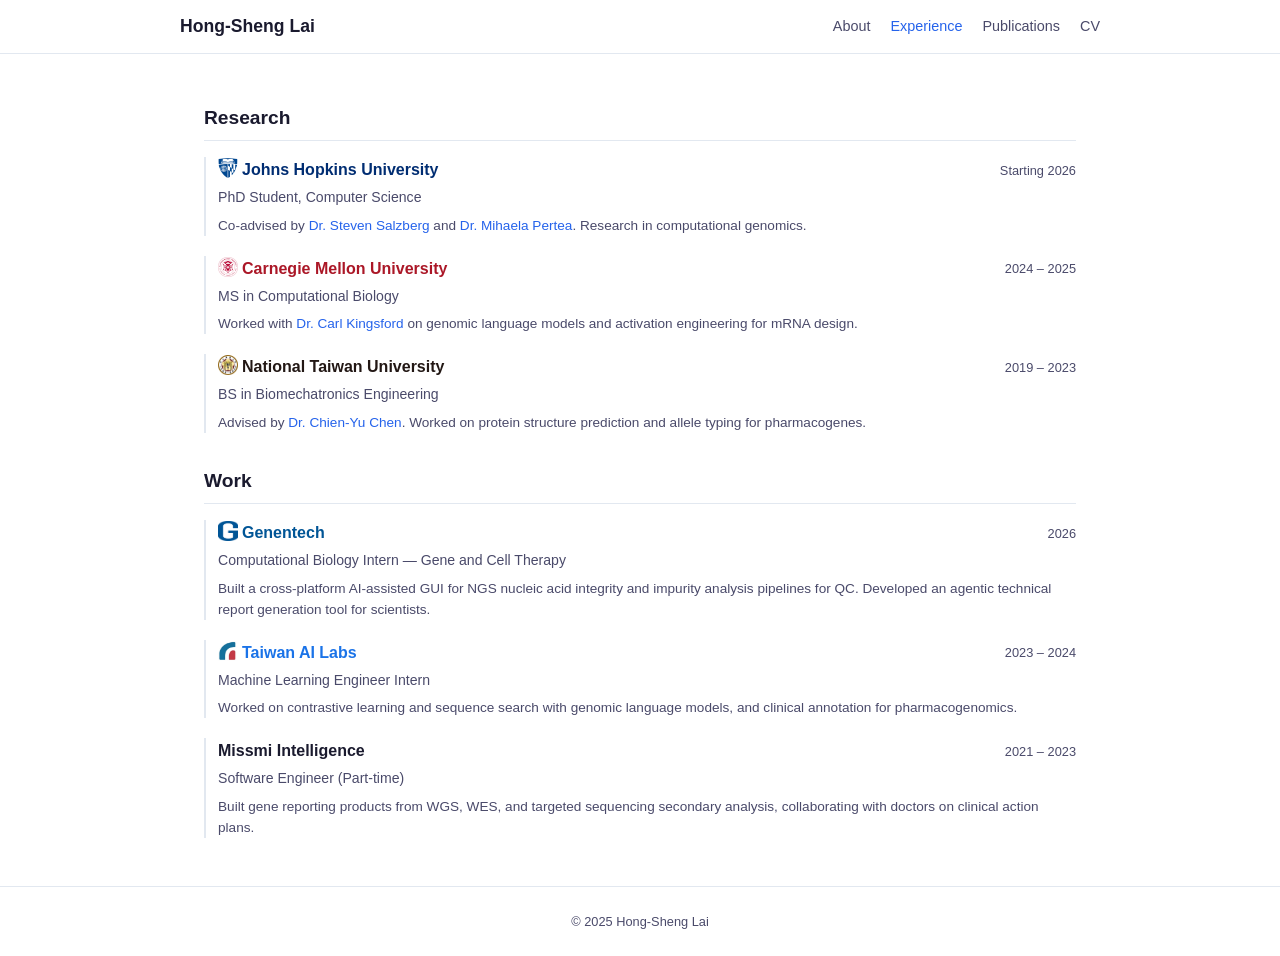
==== experience.html @ 5822240b "Redesign site: top nav, experience page, institution logos, larger icons - Switch from sidebar to to" ====
<!doctype html>
<html lang="en">
  <head>
    <meta charset="UTF-8" />
    <meta name="viewport" content="width=device-width, initial-scale=1.0" />
    <title>Experience - Hong-Sheng Lai</title>
    <meta name="description" content="Research and work experience of Hong-Sheng Lai." />
    <link rel="stylesheet" href="style.css" />
  </head>
  <body>
    <nav>
      <div class="nav-container">
        <a href="index.html" class="nav-name">Hong-Sheng Lai</a>
        <div class="nav-links">
          <a href="index.html">About</a>
          <a href="experience.html" class="active">Experience</a>
          <a href="publications.html">Publications</a>
          <a href="Resume_hongsheng.pdf" target="_blank">CV</a>
        </div>
      </div>
    </nav>

    <main>
      <h2 class="section-heading">Research</h2>
      <ul class="experience-list">
        <li>
          <div class="exp-header">
            <a href="https://www.jhu.edu/" class="inst-link jhu" target="_blank"><img src="assets/logos/jhu.png" alt="" class="inst-icon" />Johns Hopkins University</a>
            <span class="exp-date">Starting 2026</span>
          </div>
          <span class="exp-role">PhD Student, Computer Science</span>
          <p class="exp-desc">Co-advised by <a href="https://salzberg-lab.org/">Dr. Steven Salzberg</a> and <a href="https://ccb.jhu.edu/people/mpertea/">Dr. Mihaela Pertea</a>. Research in computational genomics.</p>
        </li>
        <li>
          <div class="exp-header">
            <a href="https://www.cmu.edu/" class="inst-link cmu" target="_blank"><img src="assets/logos/cmu.png" alt="" class="inst-icon" />Carnegie Mellon University</a>
            <span class="exp-date">2024 &ndash; 2025</span>
          </div>
          <span class="exp-role">MS in Computational Biology</span>
          <p class="exp-desc">Worked with <a href="https://kingsfordlab.cbd.cmu.edu/index.html">Dr. Carl Kingsford</a> on genomic language models and activation engineering for mRNA design.</p>
        </li>
        <li>
          <div class="exp-header">
            <a href="https://www.ntu.edu.tw/" class="inst-link ntu" target="_blank"><img src="assets/logos/ntu.png" alt="" class="inst-icon" />National Taiwan University</a>
            <span class="exp-date">2019 &ndash; 2023</span>
          </div>
          <span class="exp-role">BS in Biomechatronics Engineering</span>
          <p class="exp-desc">Advised by <a href="https://c4lab.github.io/">Dr. Chien-Yu Chen</a>. Worked on protein structure prediction and allele typing for pharmacogenes.</p>
        </li>
      </ul>

      <h2 class="section-heading">Work</h2>
      <ul class="experience-list">
        <li>
          <div class="exp-header">
            <a href="https://www.gene.com/" class="inst-link genentech" target="_blank"><img src="assets/logos/genentech.png" alt="" class="inst-icon" />Genentech</a>
            <span class="exp-date">2026</span>
          </div>
          <span class="exp-role">Computational Biology Intern &mdash; Gene and Cell Therapy</span>
          <p class="exp-desc">Built a cross-platform AI-assisted GUI for NGS nucleic acid integrity and impurity analysis pipelines for QC. Developed an agentic technical report generation tool for scientists.</p>
        </li>
        <li>
          <div class="exp-header">
            <a href="https://ailabs.tw/" class="inst-link tailabs" target="_blank"><img src="assets/logos/tailabs.jpg" alt="" class="inst-icon" />Taiwan AI Labs</a>
            <span class="exp-date">2023 &ndash; 2024</span>
          </div>
          <span class="exp-role">Machine Learning Engineer Intern</span>
          <p class="exp-desc">Worked on contrastive learning and sequence search with genomic language models, and clinical annotation for pharmacogenomics.</p>
        </li>
        <li>
          <div class="exp-header">
            <span class="inst-link">Missmi Intelligence</span>
            <span class="exp-date">2021 &ndash; 2023</span>
          </div>
          <span class="exp-role">Software Engineer (Part-time)</span>
          <p class="exp-desc">Built gene reporting products from WGS, WES, and targeted sequencing secondary analysis, collaborating with doctors on clinical action plans.</p>
        </li>
      </ul>
    </main>

    <footer>
      <p>&copy; 2025 Hong-Sheng Lai</p>
    </footer>
  </body>
</html>
---- style.css ----
:root {
  --bg: #ffffff;
  --text: #1a1a2e;
  --text-secondary: #4a4a6a;
  --accent: #2563eb;
  --accent-hover: #1d4ed8;
  --card-bg: #f8f9fa;
  --border: #e2e8f0;
  --shadow: 0 1px 3px rgba(0, 0, 0, 0.08);
}

*,
*::before,
*::after {
  box-sizing: border-box;
  margin: 0;
  padding: 0;
}

body {
  font-family: -apple-system, BlinkMacSystemFont, "Segoe UI", Roboto,
    "Helvetica Neue", Arial, sans-serif;
  font-size: 16px;
  line-height: 1.65;
  color: var(--text);
  background-color: var(--bg);
  min-height: 100vh;
  display: flex;
  flex-direction: column;
}

a {
  color: var(--accent);
  text-decoration: none;
  transition: color 0.2s;
}

a:hover {
  color: var(--accent-hover);
  text-decoration: underline;
}

/* Top navigation bar */
nav {
  position: sticky;
  top: 0;
  z-index: 100;
  background: rgba(255, 255, 255, 0.95);
  backdrop-filter: blur(8px);
  border-bottom: 1px solid var(--border);
  padding: 0.75rem 1.5rem;
}

.nav-container {
  max-width: 920px;
  margin: 0 auto;
  display: flex;
  align-items: center;
  justify-content: space-between;
}

.nav-name {
  font-weight: 600;
  font-size: 1.1rem;
  color: var(--text);
  text-decoration: none;
}

.nav-name:hover {
  color: var(--accent);
  text-decoration: none;
}

.nav-links {
  display: flex;
  align-items: center;
  gap: 1.25rem;
}

.nav-links a {
  color: var(--text-secondary);
  font-size: 0.9rem;
  font-weight: 500;
  transition: color 0.2s;
}

.nav-links a:hover,
.nav-links a.active {
  color: var(--accent);
  text-decoration: none;
}

/* Main content */
main {
  max-width: 920px;
  margin: 0 auto;
  padding: 3rem 1.5rem;
  width: 100%;
  flex: 1;
}

/* About page layout */
.about-header {
  display: flex;
  gap: 3rem;
  align-items: flex-start;
}

.about-photo {
  flex-shrink: 0;
  display: flex;
  flex-direction: column;
  align-items: center;
}

.about-photo img {
  width: 200px;
  height: auto;
  border-radius: 8px;
  box-shadow: var(--shadow);
}

.about-photo .subtitle {
  color: var(--text-secondary);
  font-size: 0.82rem;
  text-align: center;
  margin-top: 0.75rem;
  line-height: 1.45;
}

.about-text {
  flex: 1;
}

.about-text h1 {
  font-size: 2rem;
  margin-bottom: 1rem;
  font-weight: 700;
}

.bio {
  margin-bottom: 1rem;
  font-size: 0.95rem;
}

.social-links {
  display: flex;
  gap: 1rem;
  margin-top: 0.75rem;
  justify-content: center;
}

.social-links a {
  color: var(--text-secondary);
  transition: color 0.2s;
}

.social-links a:hover {
  color: var(--accent);
}

.social-links svg {
  width: 24px;
  height: 24px;
  fill: currentColor;
}

/* Institution links with logos */
.inst-link {
  text-decoration: none;
  font-weight: 500;
  display: inline;
  white-space: nowrap;
}

.inst-link:hover {
  text-decoration: underline;
}

.inst-icon {
  width: 20px;
  height: 20px;
  vertical-align: text-bottom;
  margin-right: 4px;
}

.inst-link.jhu { color: #002D72; }
.inst-link.jhu:hover { color: #001a45; }
.inst-link.cmu { color: #AB1727; }
.inst-link.cmu:hover { color: #8a1220; }
.inst-link.ntu { color: #221714; }
.inst-link.ntu:hover { color: #000000; }
.inst-link.genentech { color: #005596; }
.inst-link.genentech:hover { color: #003d6b; }
.inst-link.tailabs { color: #1A73E8; }
.inst-link.tailabs:hover { color: #1260c4; }

/* Experience page */
.section-heading {
  font-size: 1.2rem;
  font-weight: 700;
  margin-top: 2rem;
  margin-bottom: 1rem;
  padding-bottom: 0.4rem;
  border-bottom: 1px solid var(--border);
}

.section-heading:first-child {
  margin-top: 0;
}

.experience-list {
  list-style: none;
  padding: 0;
  display: flex;
  flex-direction: column;
  gap: 1.25rem;
}

.experience-list li {
  padding-left: 0.75rem;
  border-left: 2px solid var(--border);
}

.exp-header {
  display: flex;
  align-items: center;
  justify-content: space-between;
  gap: 0.5rem;
}

.experience-list .inst-link {
  font-weight: 600;
}

.exp-date {
  font-size: 0.8rem;
  color: var(--text-secondary);
  white-space: nowrap;
}

.exp-role {
  display: block;
  font-size: 0.88rem;
  color: var(--text-secondary);
  margin-top: 0.15rem;
}

.exp-desc {
  font-size: 0.85rem;
  color: var(--text-secondary);
  margin-top: 0.35rem;
  line-height: 1.55;
}

/* Publications page */
h1.page-title {
  font-size: 1.5rem;
  margin-bottom: 1.5rem;
  font-weight: 700;
}

.pub-list {
  list-style: none;
  display: flex;
  flex-direction: column;
  gap: 1.5rem;
}

.pub-item {
  position: relative;
  padding: 1.25rem;
  border: 1px solid var(--border);
  border-radius: 8px;
  background: var(--card-bg);
}

.pub-badge {
  display: inline-block;
  font-size: 0.7rem;
  font-weight: 600;
  text-transform: uppercase;
  letter-spacing: 0.03em;
  padding: 0.2rem 0.5rem;
  border-radius: 4px;
  margin-bottom: 0.5rem;
}

.pub-badge.conference {
  background-color: #dbeafe;
  color: #1e40af;
}

.pub-badge.preprint {
  background-color: #fef3c7;
  color: #92400e;
}

.pub-title {
  display: block;
  font-weight: 600;
  font-size: 1rem;
  margin-bottom: 0.4rem;
  color: var(--text);
}

.pub-authors {
  display: block;
  font-size: 0.88rem;
  color: var(--text-secondary);
  margin-bottom: 0.3rem;
}

.authors-ellipsis {
  cursor: pointer;
  color: var(--accent);
  font-size: 0.85rem;
  margin-left: 0.1rem;
}

.authors-ellipsis:hover {
  text-decoration: underline;
}

.authors-collapse {
  cursor: pointer;
  color: var(--accent);
  font-size: 0.8rem;
  margin-left: 0.15rem;
}

.authors-collapse:hover {
  text-decoration: underline;
}

.authors-hidden {
  display: none;
}

.authors-hidden.show {
  display: inline;
}

.pub-authors.expanded .authors-ellipsis {
  display: none;
}

.pub-venue {
  display: block;
  font-size: 0.85rem;
  color: var(--text-secondary);
}

.pub-venue a {
  margin-left: 0.5rem;
  font-size: 0.8rem;
  padding: 0.2rem 0.5rem;
  border: 1px solid var(--border);
  border-radius: 4px;
  color: var(--accent);
  transition:
    background-color 0.2s,
    border-color 0.2s;
}

.pub-venue a:hover {
  background-color: var(--accent);
  color: #fff;
  border-color: var(--accent);
  text-decoration: none;
}

/* Footer */
footer {
  text-align: center;
  padding: 1.5rem;
  font-size: 0.8rem;
  color: var(--text-secondary);
  border-top: 1px solid var(--border);
}

/* Responsive */
@media (max-width: 768px) {
  .about-header {
    flex-direction: column-reverse;
    gap: 1.5rem;
    align-items: center;
    text-align: center;
  }

  .about-photo img {
    width: 160px;
  }

  .social-links {
    width: 100%;
    justify-content: center;
  }

  main {
    padding: 2rem 1rem;
  }

  .nav-links {
    gap: 0.75rem;
  }

  .nav-links a {
    font-size: 0.85rem;
  }
}
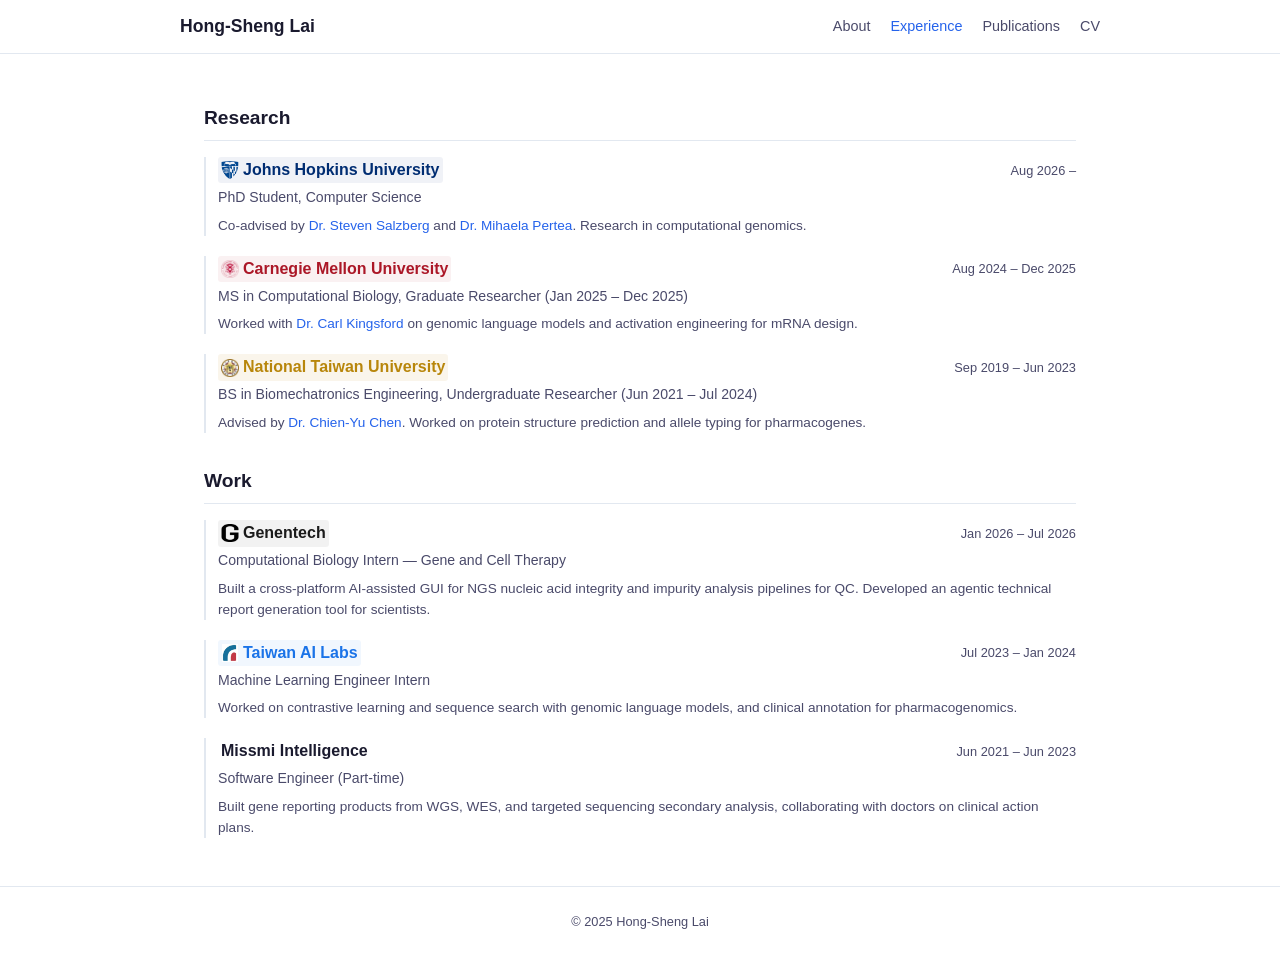
==== commit 23cdbca8: "Color-matched institution brackets, add month dates to experience - Institution links get tinted tra" ====
--- a/experience.html
+++ b/experience.html
@@ -26,7 +26,7 @@
         <li>
           <div class="exp-header">
             <a href="https://www.jhu.edu/" class="inst-link jhu" target="_blank"><img src="assets/logos/jhu.png" alt="" class="inst-icon" />Johns Hopkins University</a>
-            <span class="exp-date">Starting 2026</span>
+            <span class="exp-date">Aug 2026 &ndash;</span>
           </div>
           <span class="exp-role">PhD Student, Computer Science</span>
           <p class="exp-desc">Co-advised by <a href="https://salzberg-lab.org/">Dr. Steven Salzberg</a> and <a href="https://ccb.jhu.edu/people/mpertea/">Dr. Mihaela Pertea</a>. Research in computational genomics.</p>
@@ -34,17 +34,17 @@
         <li>
           <div class="exp-header">
             <a href="https://www.cmu.edu/" class="inst-link cmu" target="_blank"><img src="assets/logos/cmu.png" alt="" class="inst-icon" />Carnegie Mellon University</a>
-            <span class="exp-date">2024 &ndash; 2025</span>
+            <span class="exp-date">Aug 2024 &ndash; Dec 2025</span>
           </div>
-          <span class="exp-role">MS in Computational Biology</span>
+          <span class="exp-role">MS in Computational Biology, Graduate Researcher (Jan 2025 &ndash; Dec 2025)</span>
           <p class="exp-desc">Worked with <a href="https://kingsfordlab.cbd.cmu.edu/index.html">Dr. Carl Kingsford</a> on genomic language models and activation engineering for mRNA design.</p>
         </li>
         <li>
           <div class="exp-header">
             <a href="https://www.ntu.edu.tw/" class="inst-link ntu" target="_blank"><img src="assets/logos/ntu.png" alt="" class="inst-icon" />National Taiwan University</a>
-            <span class="exp-date">2019 &ndash; 2023</span>
+            <span class="exp-date">Sep 2019 &ndash; Jun 2023</span>
           </div>
-          <span class="exp-role">BS in Biomechatronics Engineering</span>
+          <span class="exp-role">BS in Biomechatronics Engineering, Undergraduate Researcher (Jun 2021 &ndash; Jul 2024)</span>
           <p class="exp-desc">Advised by <a href="https://c4lab.github.io/">Dr. Chien-Yu Chen</a>. Worked on protein structure prediction and allele typing for pharmacogenes.</p>
         </li>
       </ul>
@@ -54,7 +54,7 @@
         <li>
           <div class="exp-header">
             <a href="https://www.gene.com/" class="inst-link genentech" target="_blank"><img src="assets/logos/genentech.png" alt="" class="inst-icon" />Genentech</a>
-            <span class="exp-date">2026</span>
+            <span class="exp-date">Jan 2026 &ndash; Jul 2026</span>
           </div>
           <span class="exp-role">Computational Biology Intern &mdash; Gene and Cell Therapy</span>
           <p class="exp-desc">Built a cross-platform AI-assisted GUI for NGS nucleic acid integrity and impurity analysis pipelines for QC. Developed an agentic technical report generation tool for scientists.</p>
@@ -62,7 +62,7 @@
         <li>
           <div class="exp-header">
             <a href="https://ailabs.tw/" class="inst-link tailabs" target="_blank"><img src="assets/logos/tailabs.jpg" alt="" class="inst-icon" />Taiwan AI Labs</a>
-            <span class="exp-date">2023 &ndash; 2024</span>
+            <span class="exp-date">Jul 2023 &ndash; Jan 2024</span>
           </div>
           <span class="exp-role">Machine Learning Engineer Intern</span>
           <p class="exp-desc">Worked on contrastive learning and sequence search with genomic language models, and clinical annotation for pharmacogenomics.</p>
@@ -70,7 +70,7 @@
         <li>
           <div class="exp-header">
             <span class="inst-link">Missmi Intelligence</span>
-            <span class="exp-date">2021 &ndash; 2023</span>
+            <span class="exp-date">Jun 2021 &ndash; Jun 2023</span>
           </div>
           <span class="exp-role">Software Engineer (Part-time)</span>
           <p class="exp-desc">Built gene reporting products from WGS, WES, and targeted sequencing secondary analysis, collaborating with doctors on clinical action plans.</p>
--- a/style.css
+++ b/style.css
@@ -169,31 +169,36 @@
 .inst-link {
   text-decoration: none;
   font-weight: 500;
-  display: inline;
+  display: inline-flex;
+  align-items: baseline;
   white-space: nowrap;
+  padding: 0px 3px;
+  border-radius: 3px;
 }
 
 .inst-link:hover {
   text-decoration: underline;
 }
 
+.inst-link.jhu { color: #002D72; background-color: rgba(0, 45, 114, 0.06); }
+.inst-link.jhu:hover { color: #001a45; background-color: rgba(0, 45, 114, 0.1); }
+.inst-link.cmu { color: #AB1727; background-color: rgba(171, 23, 39, 0.06); }
+.inst-link.cmu:hover { color: #8a1220; background-color: rgba(171, 23, 39, 0.1); }
+.inst-link.ntu { color: #B8860B; background-color: rgba(184, 134, 11, 0.08); }
+.inst-link.ntu:hover { color: #8B6508; background-color: rgba(184, 134, 11, 0.12); }
+.inst-link.genentech { color: #1a1a1a; background-color: rgba(0, 0, 0, 0.05); }
+.inst-link.genentech:hover { color: #000000; background-color: rgba(0, 0, 0, 0.08); }
+.inst-link.tailabs { color: #1A73E8; background-color: rgba(26, 115, 232, 0.06); }
+.inst-link.tailabs:hover { color: #1260c4; background-color: rgba(26, 115, 232, 0.1); }
+
 .inst-icon {
-  width: 20px;
-  height: 20px;
-  vertical-align: text-bottom;
+  width: 18px;
+  height: 18px;
+  align-self: center;
   margin-right: 4px;
-}
-
-.inst-link.jhu { color: #002D72; }
-.inst-link.jhu:hover { color: #001a45; }
-.inst-link.cmu { color: #AB1727; }
-.inst-link.cmu:hover { color: #8a1220; }
-.inst-link.ntu { color: #221714; }
-.inst-link.ntu:hover { color: #000000; }
-.inst-link.genentech { color: #005596; }
-.inst-link.genentech:hover { color: #003d6b; }
-.inst-link.tailabs { color: #1A73E8; }
-.inst-link.tailabs:hover { color: #1260c4; }
+  object-fit: contain;
+}
+
 
 /* Experience page */
 .section-heading {
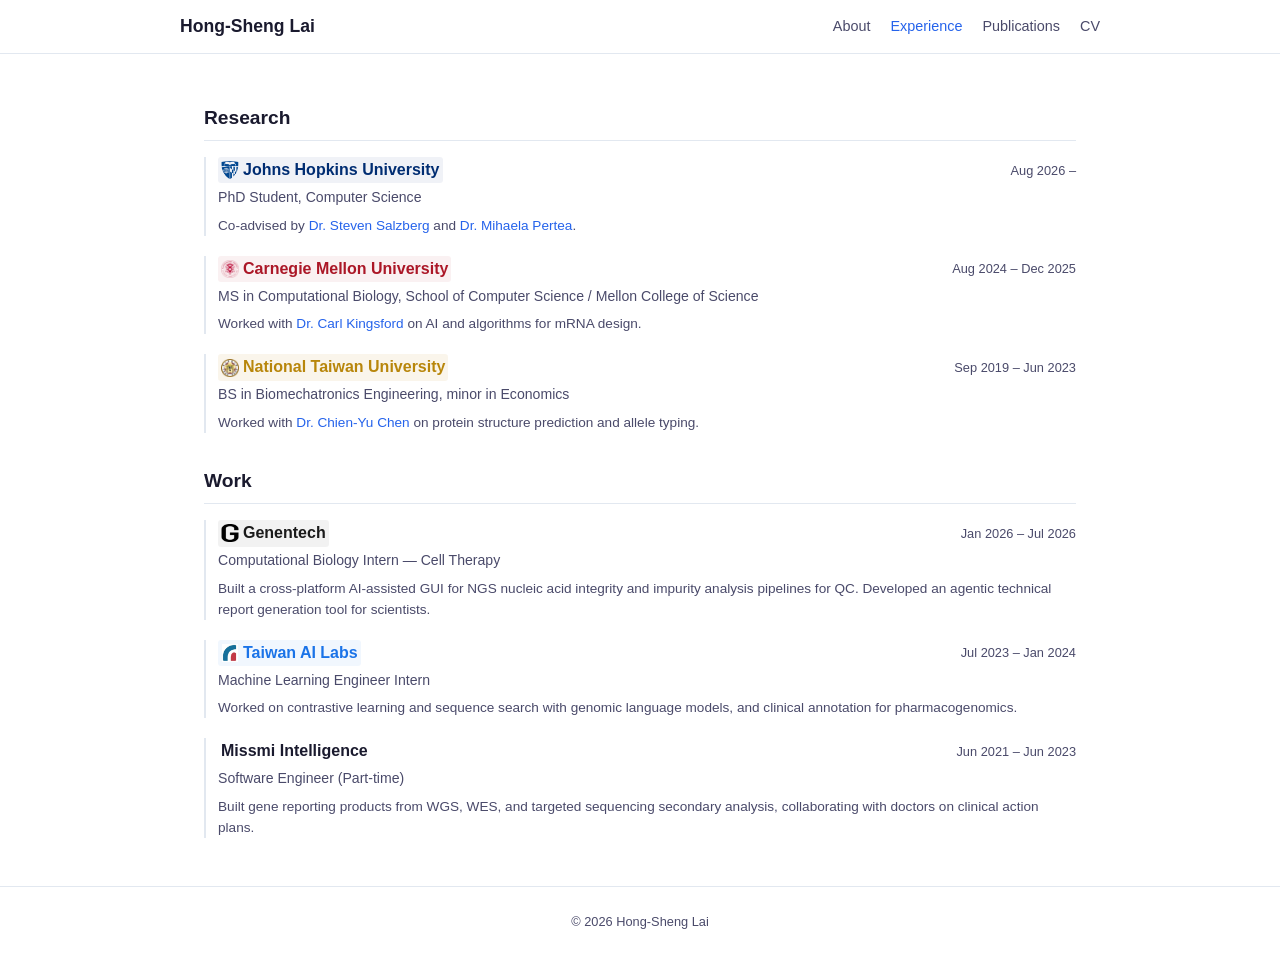
==== commit 281834e7: "Minor update: footer, experience" ====
--- a/experience.html
+++ b/experience.html
@@ -29,23 +29,23 @@
             <span class="exp-date">Aug 2026 &ndash;</span>
           </div>
           <span class="exp-role">PhD Student, Computer Science</span>
-          <p class="exp-desc">Co-advised by <a href="https://salzberg-lab.org/">Dr. Steven Salzberg</a> and <a href="https://ccb.jhu.edu/people/mpertea/">Dr. Mihaela Pertea</a>. Research in computational genomics.</p>
+          <p class="exp-desc">Co-advised by <a href="https://salzberg-lab.org/">Dr. Steven Salzberg</a> and <a href="https://ccb.jhu.edu/people/mpertea/">Dr. Mihaela Pertea</a>.</p>
         </li>
         <li>
           <div class="exp-header">
             <a href="https://www.cmu.edu/" class="inst-link cmu" target="_blank"><img src="assets/logos/cmu.png" alt="" class="inst-icon" />Carnegie Mellon University</a>
             <span class="exp-date">Aug 2024 &ndash; Dec 2025</span>
           </div>
-          <span class="exp-role">MS in Computational Biology, Graduate Researcher (Jan 2025 &ndash; Dec 2025)</span>
-          <p class="exp-desc">Worked with <a href="https://kingsfordlab.cbd.cmu.edu/index.html">Dr. Carl Kingsford</a> on genomic language models and activation engineering for mRNA design.</p>
+          <span class="exp-role">MS in Computational Biology, School of Computer Science / Mellon College of Science</span>
+          <p class="exp-desc">Worked with <a href="https://kingsfordlab.cbd.cmu.edu/index.html">Dr. Carl Kingsford</a> on AI and algorithms for mRNA design.</p>
         </li>
         <li>
           <div class="exp-header">
             <a href="https://www.ntu.edu.tw/" class="inst-link ntu" target="_blank"><img src="assets/logos/ntu.png" alt="" class="inst-icon" />National Taiwan University</a>
             <span class="exp-date">Sep 2019 &ndash; Jun 2023</span>
           </div>
-          <span class="exp-role">BS in Biomechatronics Engineering, Undergraduate Researcher (Jun 2021 &ndash; Jul 2024)</span>
-          <p class="exp-desc">Advised by <a href="https://c4lab.github.io/">Dr. Chien-Yu Chen</a>. Worked on protein structure prediction and allele typing for pharmacogenes.</p>
+          <span class="exp-role">BS in Biomechatronics Engineering, minor in Economics</span>
+          <p class="exp-desc">Worked with <a href="https://c4lab.github.io/">Dr. Chien-Yu Chen</a> on protein structure prediction and allele typing.</p>
         </li>
       </ul>
 
@@ -56,7 +56,7 @@
             <a href="https://www.gene.com/" class="inst-link genentech" target="_blank"><img src="assets/logos/genentech.png" alt="" class="inst-icon" />Genentech</a>
             <span class="exp-date">Jan 2026 &ndash; Jul 2026</span>
           </div>
-          <span class="exp-role">Computational Biology Intern &mdash; Gene and Cell Therapy</span>
+          <span class="exp-role">Computational Biology Intern &mdash; Cell Therapy</span>
           <p class="exp-desc">Built a cross-platform AI-assisted GUI for NGS nucleic acid integrity and impurity analysis pipelines for QC. Developed an agentic technical report generation tool for scientists.</p>
         </li>
         <li>
@@ -79,7 +79,7 @@
     </main>
 
     <footer>
-      <p>&copy; 2025 Hong-Sheng Lai</p>
+      <p>&copy; 2026 Hong-Sheng Lai</p>
     </footer>
   </body>
 </html>
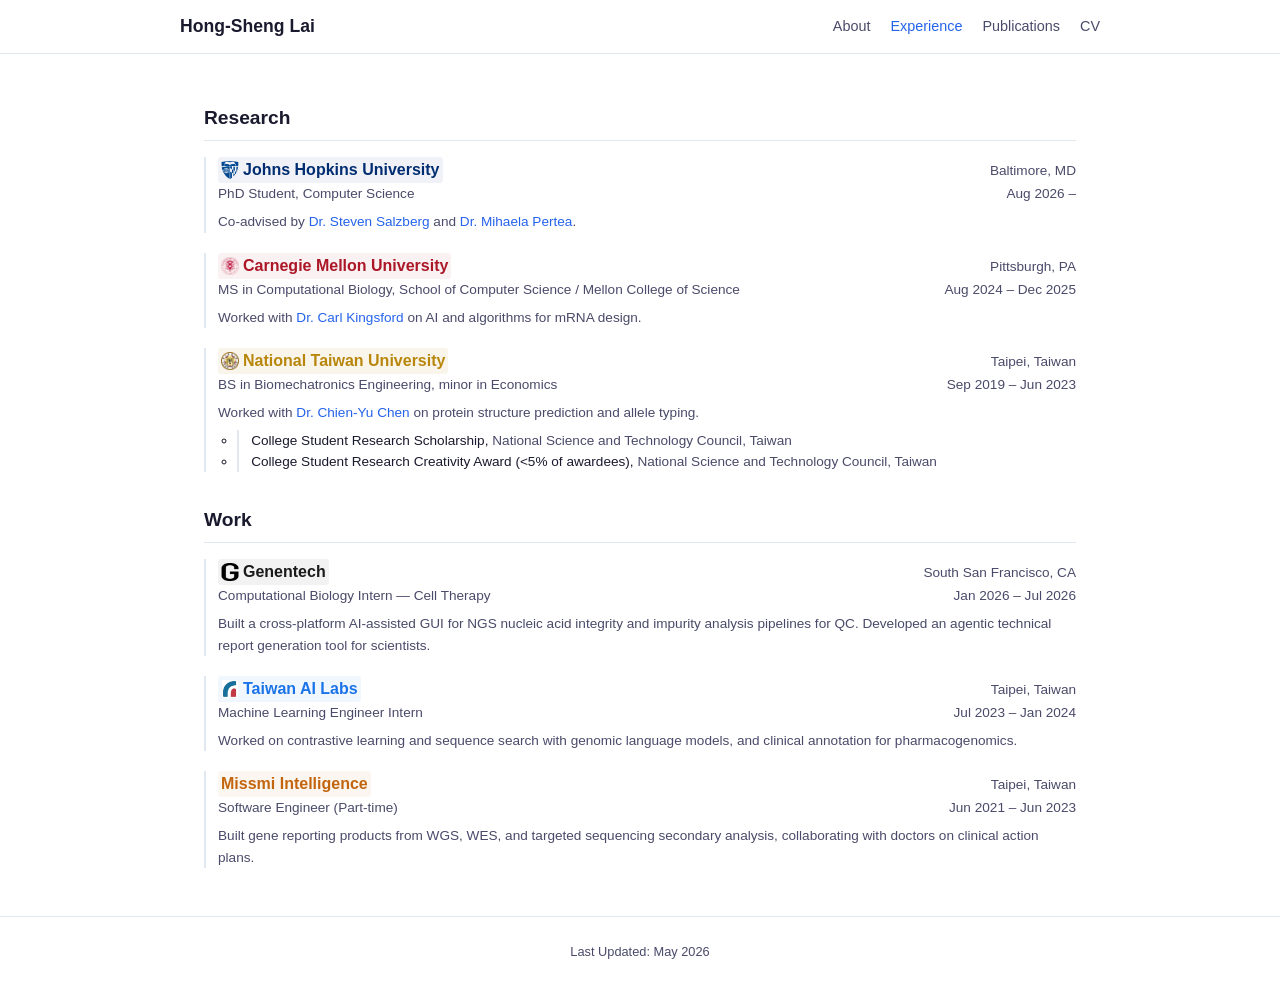
==== commit 4ef8d4e0: "Add Missmi styling, NTU awards, locations, and update footer - Style Missmi Intelligence with orange" ====
--- a/experience.html
+++ b/experience.html
@@ -24,62 +24,84 @@
       <h2 class="section-heading">Research</h2>
       <ul class="experience-list">
         <li>
-          <div class="exp-header">
+          <div class="exp-row">
             <a href="https://www.jhu.edu/" class="inst-link jhu" target="_blank"><img src="assets/logos/jhu.png" alt="" class="inst-icon" />Johns Hopkins University</a>
+            <span class="exp-location">Baltimore, MD</span>
+          </div>
+          <div class="exp-row">
+            <span class="exp-role">PhD Student, Computer Science</span>
             <span class="exp-date">Aug 2026 &ndash;</span>
           </div>
-          <span class="exp-role">PhD Student, Computer Science</span>
           <p class="exp-desc">Co-advised by <a href="https://salzberg-lab.org/">Dr. Steven Salzberg</a> and <a href="https://ccb.jhu.edu/people/mpertea/">Dr. Mihaela Pertea</a>.</p>
         </li>
         <li>
-          <div class="exp-header">
+          <div class="exp-row">
             <a href="https://www.cmu.edu/" class="inst-link cmu" target="_blank"><img src="assets/logos/cmu.png" alt="" class="inst-icon" />Carnegie Mellon University</a>
+            <span class="exp-location">Pittsburgh, PA</span>
+          </div>
+          <div class="exp-row">
+            <span class="exp-role">MS in Computational Biology, School of Computer Science / Mellon College of Science</span>
             <span class="exp-date">Aug 2024 &ndash; Dec 2025</span>
           </div>
-          <span class="exp-role">MS in Computational Biology, School of Computer Science / Mellon College of Science</span>
           <p class="exp-desc">Worked with <a href="https://kingsfordlab.cbd.cmu.edu/index.html">Dr. Carl Kingsford</a> on AI and algorithms for mRNA design.</p>
         </li>
         <li>
-          <div class="exp-header">
+          <div class="exp-row">
             <a href="https://www.ntu.edu.tw/" class="inst-link ntu" target="_blank"><img src="assets/logos/ntu.png" alt="" class="inst-icon" />National Taiwan University</a>
+            <span class="exp-location">Taipei, Taiwan</span>
+          </div>
+          <div class="exp-row">
+            <span class="exp-role">BS in Biomechatronics Engineering, minor in Economics</span>
             <span class="exp-date">Sep 2019 &ndash; Jun 2023</span>
           </div>
-          <span class="exp-role">BS in Biomechatronics Engineering, minor in Economics</span>
           <p class="exp-desc">Worked with <a href="https://c4lab.github.io/">Dr. Chien-Yu Chen</a> on protein structure prediction and allele typing.</p>
+          <ul class="exp-awards">
+            <li>College Student Research Scholarship, <span class="text-secondary">National Science and Technology Council, Taiwan</span></li>
+            <li>College Student Research Creativity Award (&lt;5% of awardees), <span class="text-secondary">National Science and Technology Council, Taiwan</span></li>
+          </ul>
         </li>
       </ul>
 
       <h2 class="section-heading">Work</h2>
       <ul class="experience-list">
         <li>
-          <div class="exp-header">
+          <div class="exp-row">
             <a href="https://www.gene.com/" class="inst-link genentech" target="_blank"><img src="assets/logos/genentech.png" alt="" class="inst-icon" />Genentech</a>
+            <span class="exp-location">South San Francisco, CA</span>
+          </div>
+          <div class="exp-row">
+            <span class="exp-role">Computational Biology Intern &mdash; Cell Therapy</span>
             <span class="exp-date">Jan 2026 &ndash; Jul 2026</span>
           </div>
-          <span class="exp-role">Computational Biology Intern &mdash; Cell Therapy</span>
           <p class="exp-desc">Built a cross-platform AI-assisted GUI for NGS nucleic acid integrity and impurity analysis pipelines for QC. Developed an agentic technical report generation tool for scientists.</p>
         </li>
         <li>
-          <div class="exp-header">
+          <div class="exp-row">
             <a href="https://ailabs.tw/" class="inst-link tailabs" target="_blank"><img src="assets/logos/tailabs.jpg" alt="" class="inst-icon" />Taiwan AI Labs</a>
+            <span class="exp-location">Taipei, Taiwan</span>
+          </div>
+          <div class="exp-row">
+            <span class="exp-role">Machine Learning Engineer Intern</span>
             <span class="exp-date">Jul 2023 &ndash; Jan 2024</span>
           </div>
-          <span class="exp-role">Machine Learning Engineer Intern</span>
           <p class="exp-desc">Worked on contrastive learning and sequence search with genomic language models, and clinical annotation for pharmacogenomics.</p>
         </li>
         <li>
-          <div class="exp-header">
-            <span class="inst-link">Missmi Intelligence</span>
+          <div class="exp-row">
+            <span class="inst-link missmi">Missmi Intelligence</span>
+            <span class="exp-location">Taipei, Taiwan</span>
+          </div>
+          <div class="exp-row">
+            <span class="exp-role">Software Engineer (Part-time)</span>
             <span class="exp-date">Jun 2021 &ndash; Jun 2023</span>
           </div>
-          <span class="exp-role">Software Engineer (Part-time)</span>
           <p class="exp-desc">Built gene reporting products from WGS, WES, and targeted sequencing secondary analysis, collaborating with doctors on clinical action plans.</p>
         </li>
       </ul>
     </main>
 
     <footer>
-      <p>&copy; 2026 Hong-Sheng Lai</p>
+      <p>Last Updated: May 2026</p>
     </footer>
   </body>
 </html>
--- a/style.css
+++ b/style.css
@@ -190,6 +190,8 @@
 .inst-link.genentech:hover { color: #000000; background-color: rgba(0, 0, 0, 0.08); }
 .inst-link.tailabs { color: #1A73E8; background-color: rgba(26, 115, 232, 0.06); }
 .inst-link.tailabs:hover { color: #1260c4; background-color: rgba(26, 115, 232, 0.1); }
+.inst-link.missmi { color: #C2650E; background-color: rgba(194, 101, 14, 0.06); }
+.inst-link.missmi:hover { color: #A0530B; background-color: rgba(194, 101, 14, 0.1); }
 
 .inst-icon {
   width: 18px;
@@ -227,9 +229,9 @@
   border-left: 2px solid var(--border);
 }
 
-.exp-header {
-  display: flex;
-  align-items: center;
+.exp-row {
+  display: flex;
+  align-items: baseline;
   justify-content: space-between;
   gap: 0.5rem;
 }
@@ -238,17 +240,23 @@
   font-weight: 600;
 }
 
+.exp-location {
+  font-size: 0.85rem;
+  color: var(--text-secondary);
+  white-space: nowrap;
+  text-align: right;
+}
+
 .exp-date {
-  font-size: 0.8rem;
+  font-size: 0.85rem;
   color: var(--text-secondary);
   white-space: nowrap;
+  text-align: right;
 }
 
 .exp-role {
-  display: block;
-  font-size: 0.88rem;
-  color: var(--text-secondary);
-  margin-top: 0.15rem;
+  font-size: 0.85rem;
+  color: var(--text-secondary);
 }
 
 .exp-desc {
@@ -256,6 +264,18 @@
   color: var(--text-secondary);
   margin-top: 0.35rem;
   line-height: 1.55;
+}
+
+.exp-awards {
+  margin-top: 0.4rem;
+  padding-left: 1.2rem;
+  font-size: 0.85rem;
+  color: var(--text);
+  line-height: 1.55;
+}
+
+.exp-awards .text-secondary {
+  color: var(--text-secondary);
 }
 
 /* Publications page */
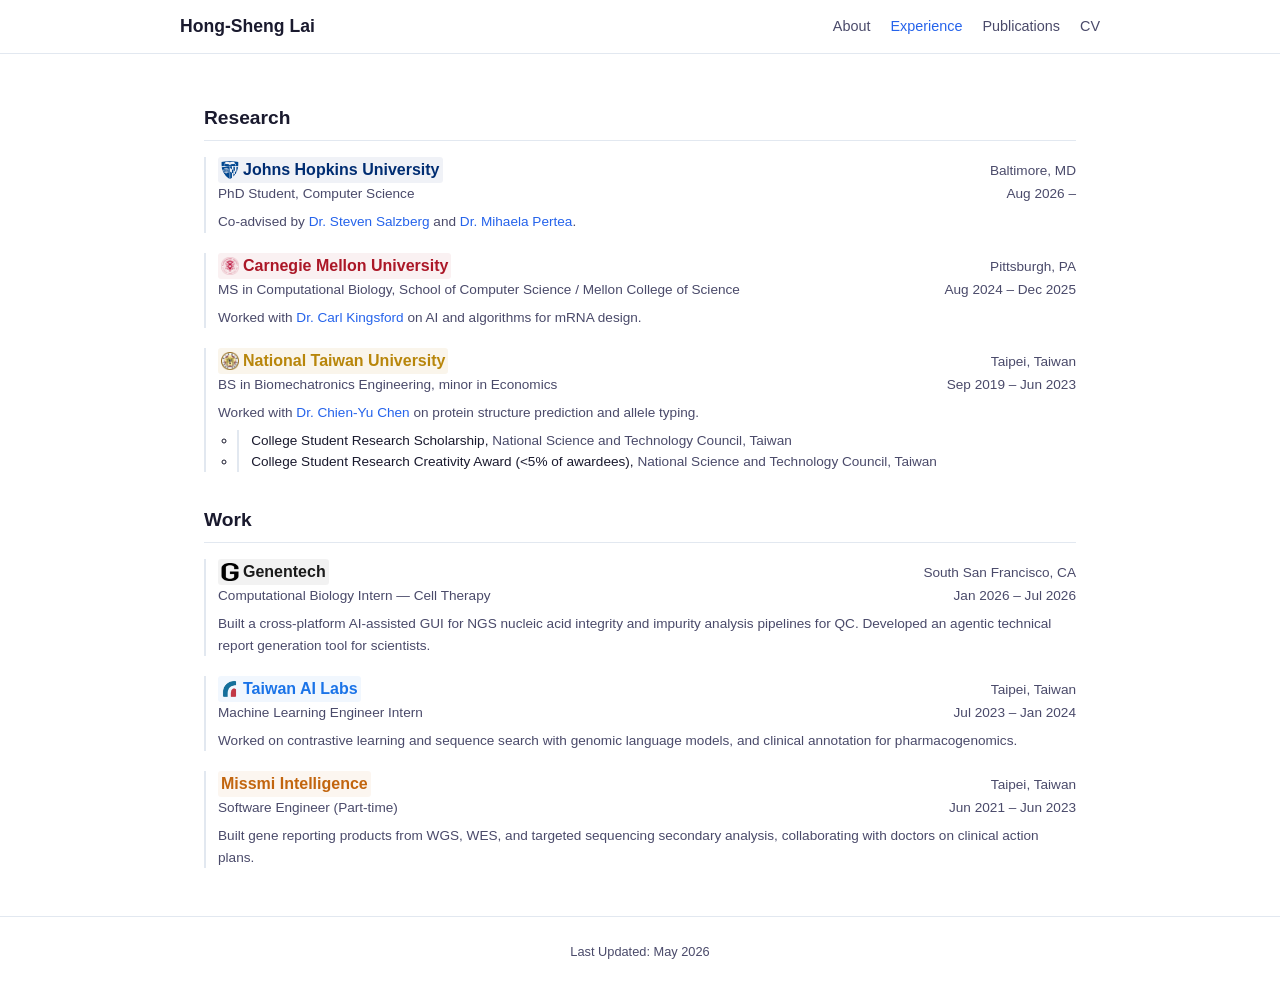
==== commit 3f167ba1: "Replace Taiwan AI Labs logo JPG with background-removed PNG Co-Authored-By: Claude Opus 4.6 (1M cont" ====
--- a/experience.html
+++ b/experience.html
@@ -77,7 +77,7 @@
         </li>
         <li>
           <div class="exp-row">
-            <a href="https://ailabs.tw/" class="inst-link tailabs" target="_blank"><img src="assets/logos/tailabs.jpg" alt="" class="inst-icon" />Taiwan AI Labs</a>
+            <a href="https://ailabs.tw/" class="inst-link tailabs" target="_blank"><img src="assets/logos/tailabs.png" alt="" class="inst-icon" />Taiwan AI Labs</a>
             <span class="exp-location">Taipei, Taiwan</span>
           </div>
           <div class="exp-row">
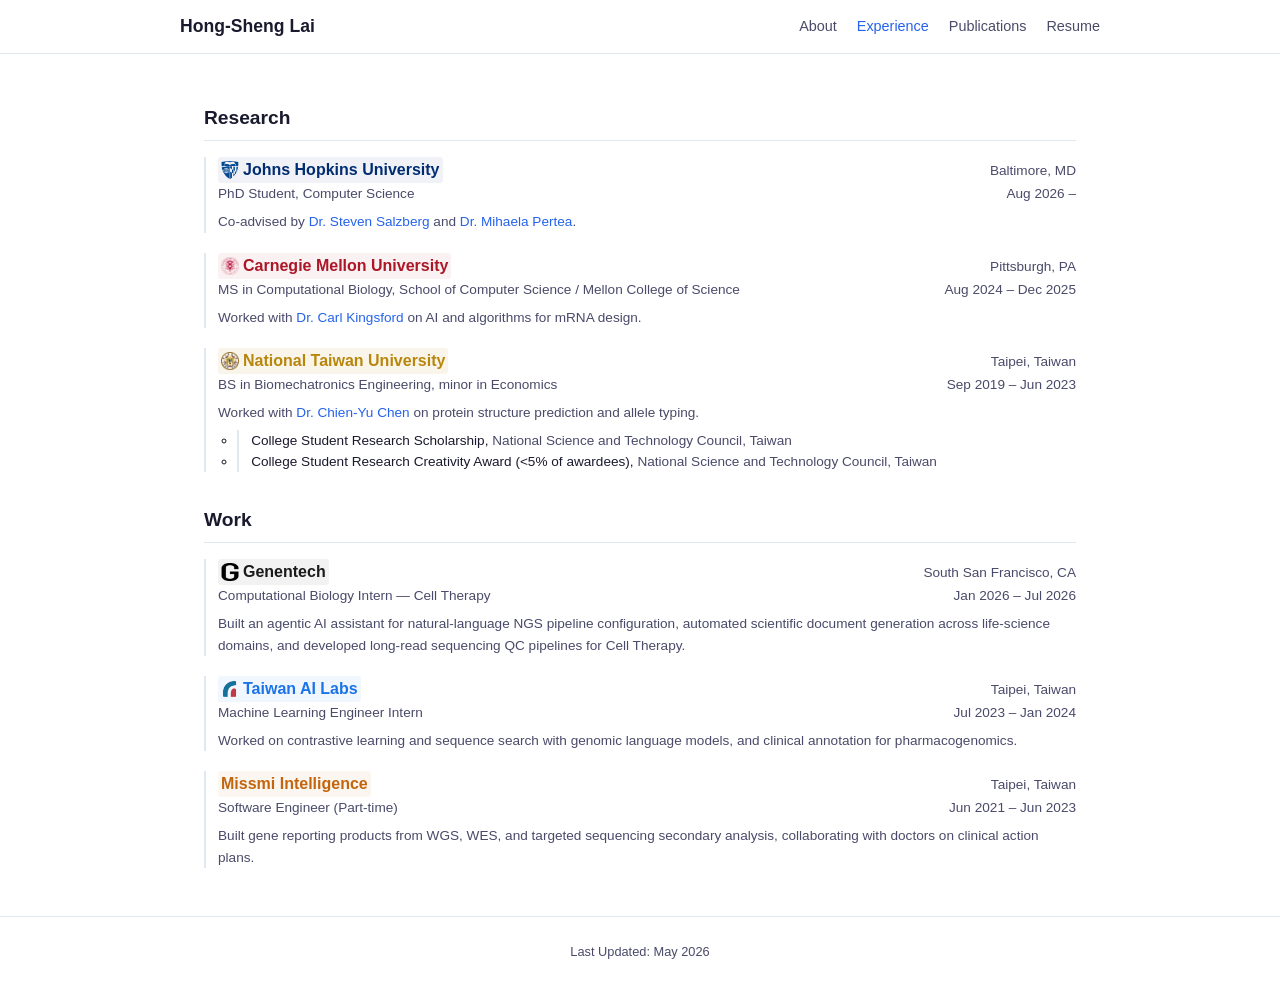
==== commit affcbf7a: "Add LaTeX resume, rename PDF, update Genentech description and keywords Co-Authored-By: Claude Sonne" ====
--- a/experience.html
+++ b/experience.html
@@ -15,7 +15,7 @@
           <a href="index.html">About</a>
           <a href="experience.html" class="active">Experience</a>
           <a href="publications.html">Publications</a>
-          <a href="Resume_hongsheng.pdf" target="_blank">CV</a>
+          <a href="HongShengLai_Resume.pdf" target="_blank">Resume</a>
         </div>
       </div>
     </nav>
@@ -73,7 +73,7 @@
             <span class="exp-role">Computational Biology Intern &mdash; Cell Therapy</span>
             <span class="exp-date">Jan 2026 &ndash; Jul 2026</span>
           </div>
-          <p class="exp-desc">Built a cross-platform AI-assisted GUI for NGS nucleic acid integrity and impurity analysis pipelines for QC. Developed an agentic technical report generation tool for scientists.</p>
+          <p class="exp-desc">Built an agentic AI assistant for natural-language NGS pipeline configuration, automated scientific document generation across life-science domains, and developed long-read sequencing QC pipelines for Cell Therapy.</p>
         </li>
         <li>
           <div class="exp-row">
